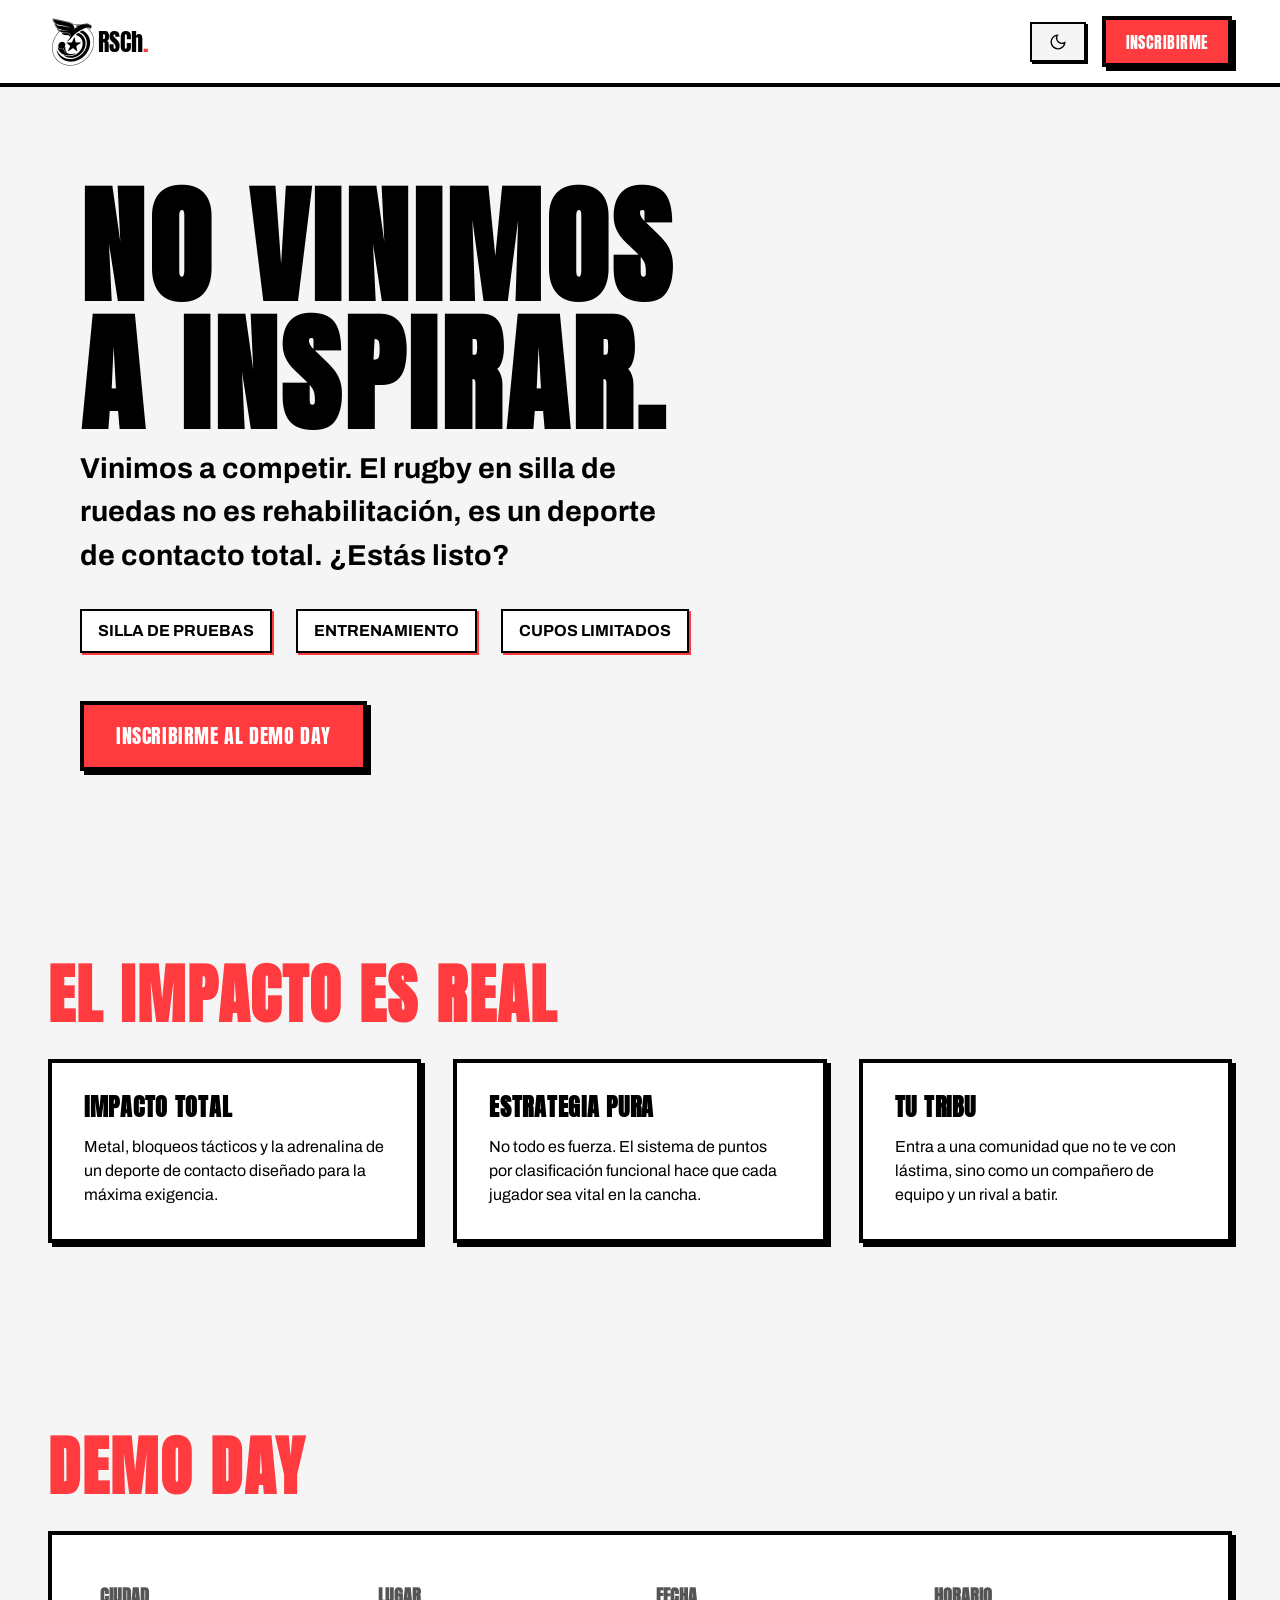
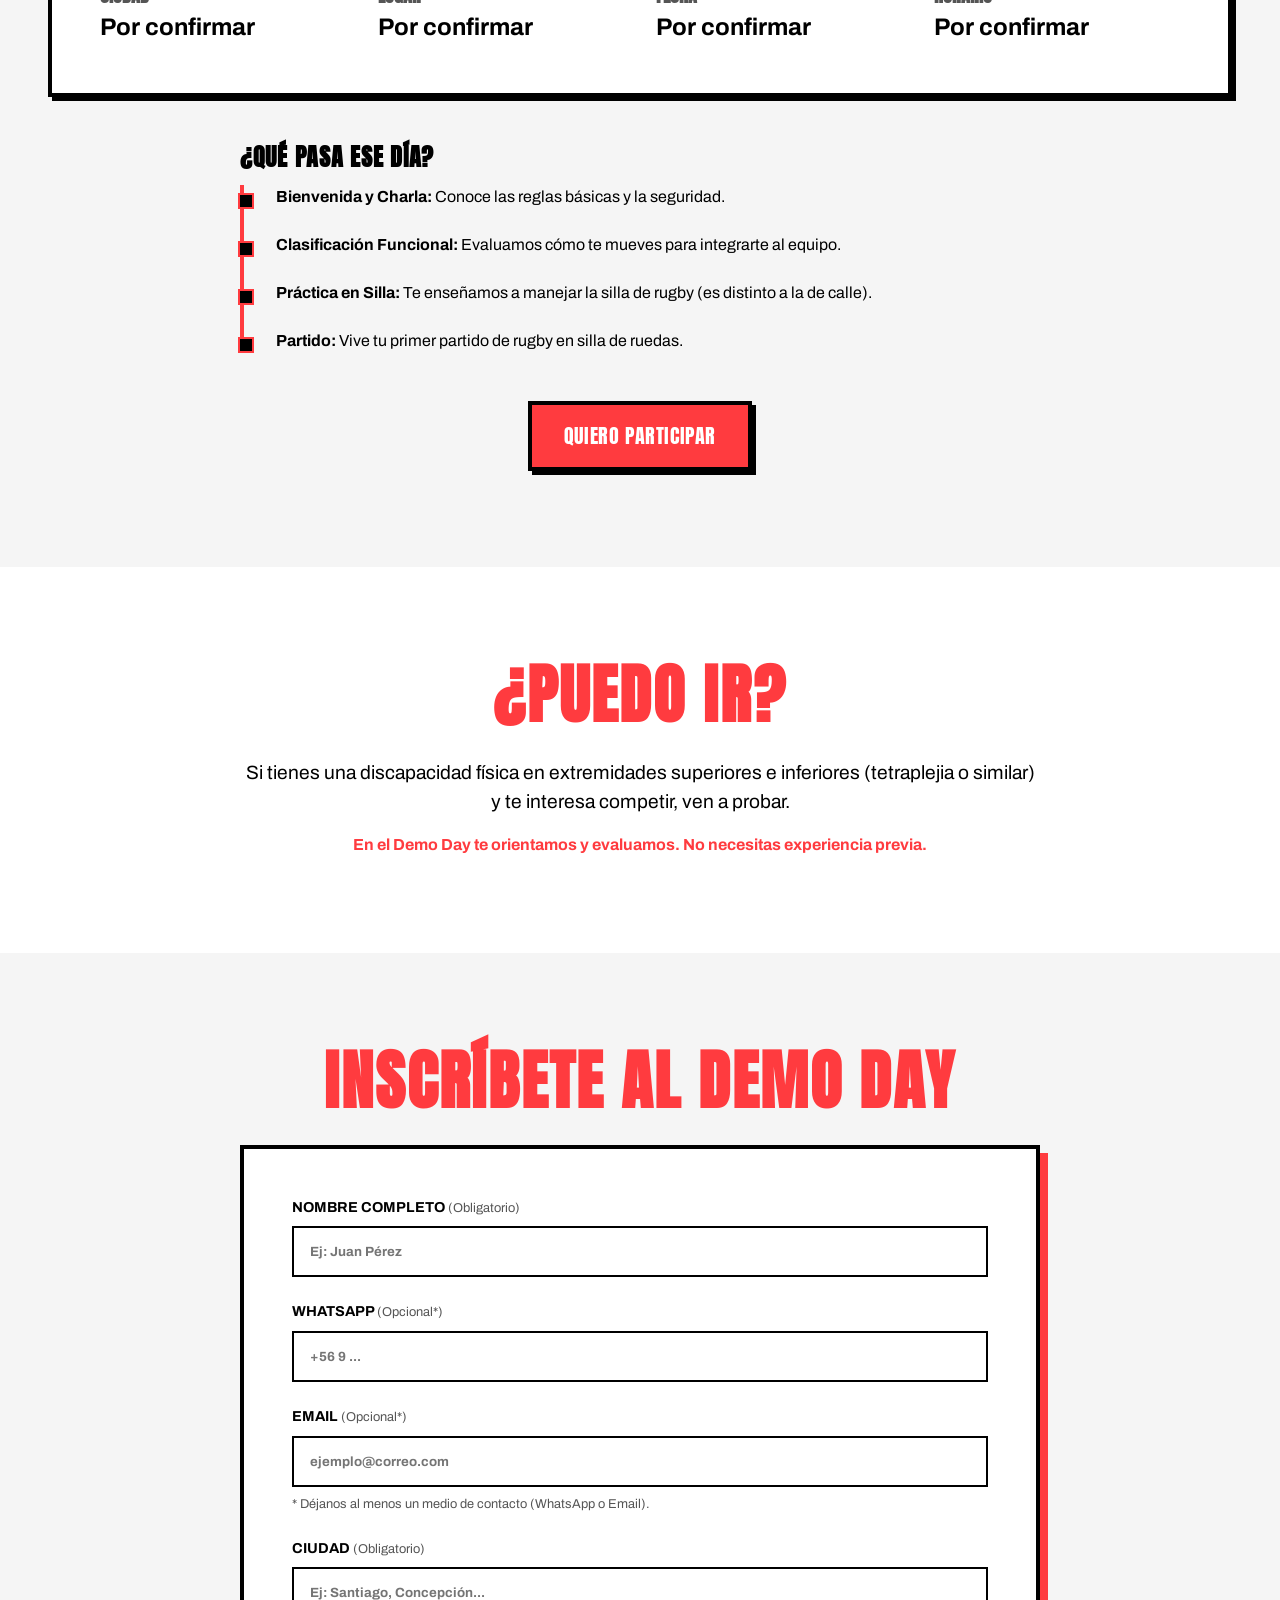
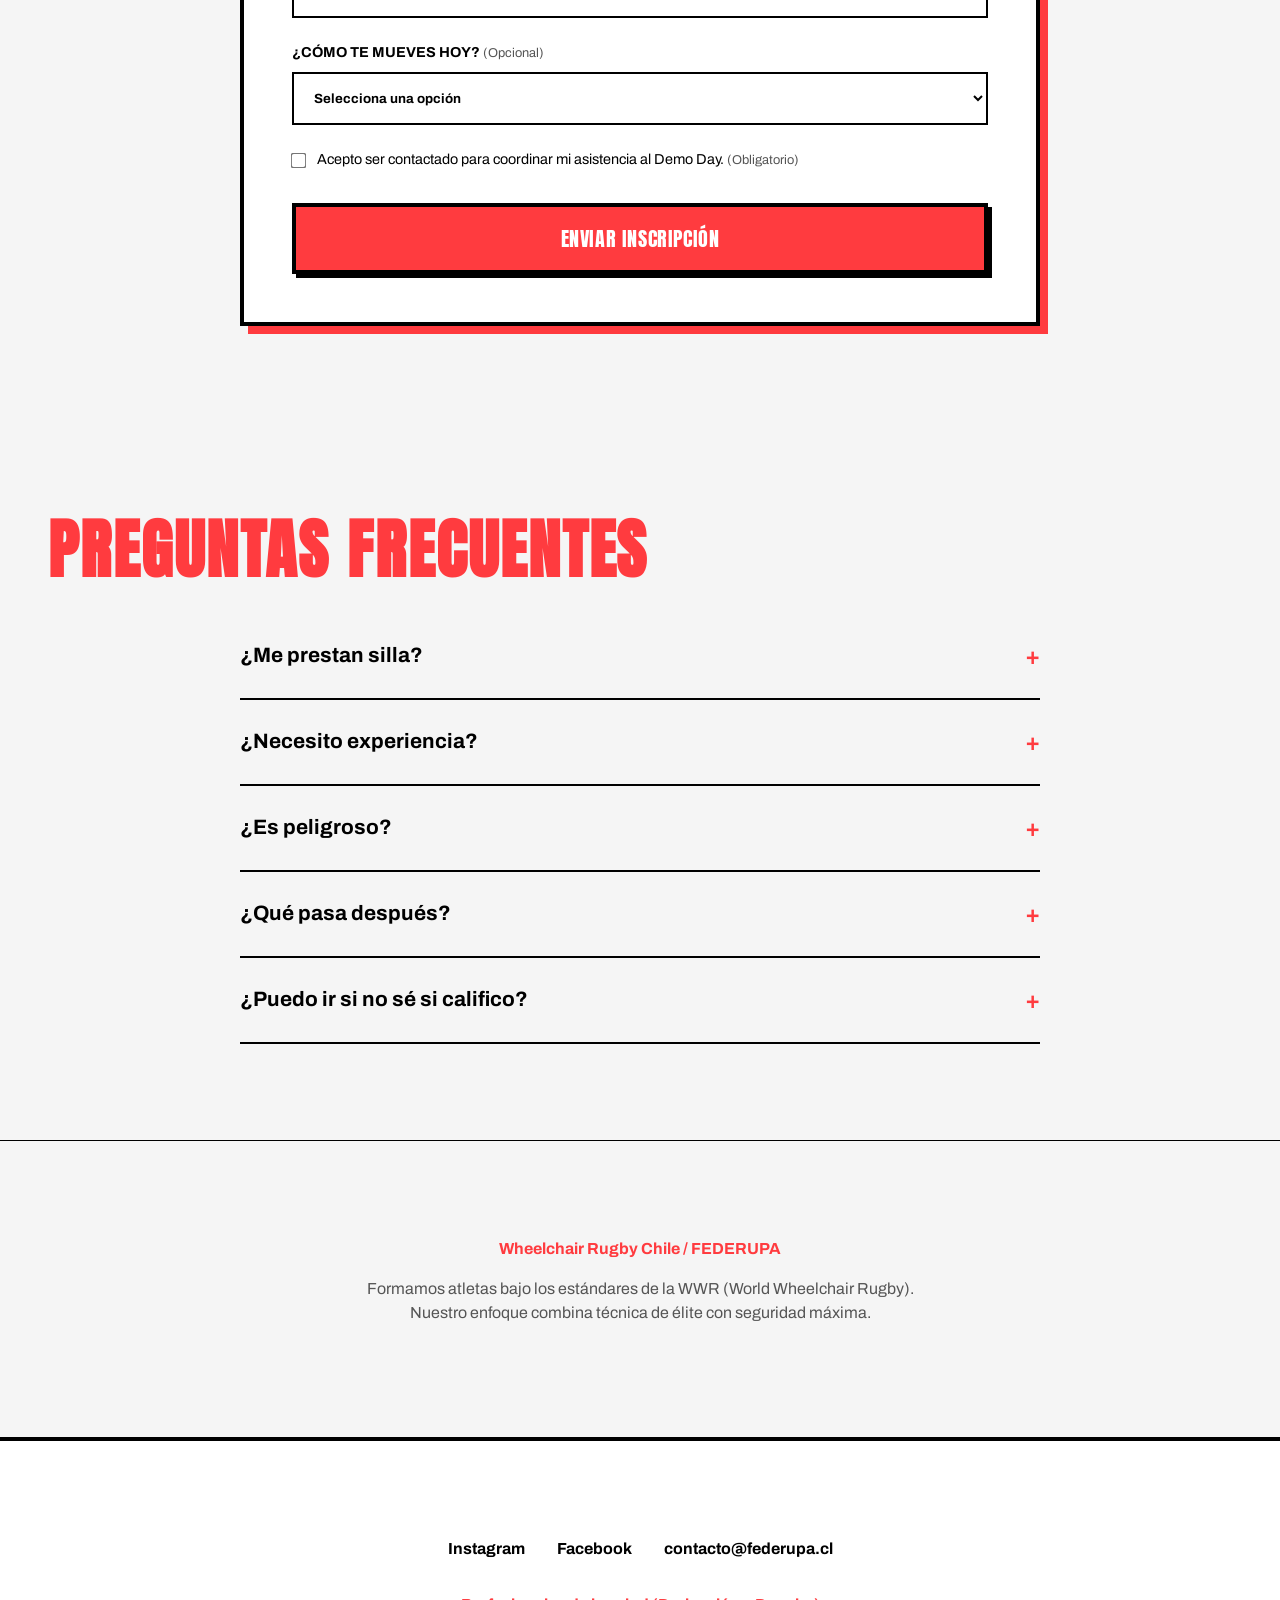
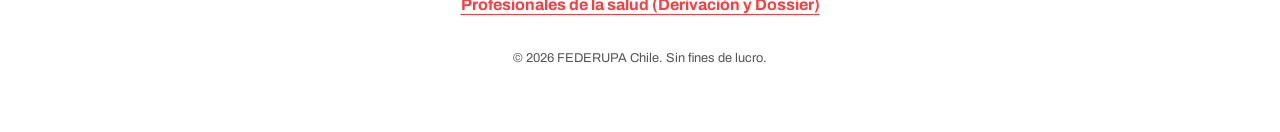
==== index.html @ bf972e04 "primer commit" ====
<!DOCTYPE html>

<html lang="es"><head>
<meta charset="utf-8"/>
<meta content="width=device-width, initial-scale=1.0" name="viewport"/>
<title>Demo Day Wheelchair Rugby Chile | No vinimos a inspirar, vinimos a competir</title>
<meta content="Únete al Demo Day de Wheelchair Rugby Chile (FEDERUPA). Prueba el rugby en silla de ruedas, entrena con los mejores y descubre tu potencial competitivo." name="description"/>
<!-- Open Graph -->
<meta content="Demo Day Wheelchair Rugby Chile" property="og:title"/>
<meta content="No vinimos a inspirar. Vinimos a competir. Inscríbete al Demo Day y prueba el rugby en silla de ruedas." property="og:description"/>
<meta content="https://placehold.co/1200x630/1a1a1a/e63946?text=Wheelchair+Rugby+Chile+Demo+Day" property="og:image"/>
<meta content="website" property="og:type"/>
<!-- Fonts -->
<link href="https://fonts.googleapis.com" rel="preconnect"/>
<link crossorigin="" href="https://fonts.gstatic.com" rel="preconnect"/>
<link href="https://fonts.googleapis.com/css2?family=Anton&amp;family=Archivo:wght@400;700&amp;display=swap" rel="stylesheet"/>

    <link rel="icon" type="image/webp" href="assets/img/favicon.webp">
    <link href="css/styles.css" rel="stylesheet"/>
<script src="js/theme.js"></script>
</head>

<body>
<header>
    <div class="logo">
        <img src="assets/img/logo.webp" alt="Logo Wheelchair Rugby Chile" class="logo-img">
        RSCh<span>.</span>
    </div>
    <div class="header-right">
        <button id="theme-toggle">DARK MODE</button>
        <a class="btn" href="#inscribirme" style="font-size: 1rem; padding: 0.6rem 1.2rem;">Inscribirme</a>
    </div>
</header>

<main>
<!-- HERO -->
<section class="hero">
    <div class="hero-content">
        <h1>No vinimos<br/>a inspirar.</h1>
        <p>Vinimos a competir. El rugby en silla de ruedas no es rehabilitación, es un deporte de contacto total. ¿Estás listo?</p>
        <div class="bullets">
            <div class="bullet">Silla de pruebas</div>
            <div class="bullet">Entrenamiento</div>
            <div class="bullet">Cupos limitados</div>
        </div>
        <a class="btn" href="#inscribirme">Inscribirme al Demo Day</a>
    </div>
</section>

<!-- POR QUÉ ENGANCHA -->
<section id="porque">
    <h2>El impacto es real</h2>
    <div class="features-grid">
        <div class="card">
            <h3>Impacto Total</h3>
            <p>Metal, bloqueos tácticos y la adrenalina de un deporte de contacto diseñado para la máxima exigencia.</p>
        </div>
        <div class="card">
            <h3>Estrategia Pura</h3>
            <p>No todo es fuerza. El sistema de puntos por clasificación funcional hace que cada jugador sea vital en la cancha.</p>
        </div>
        <div class="card">
            <h3>Tu Tribu</h3>
            <p>Entra a una comunidad que no te ve con lástima, sino como un compañero de equipo y un rival a batir.</p>
        </div>
    </div>
</section>

<!-- DEMO DAY -->
<section id="logistica">
    <h2>Demo Day</h2>
    <div class="logistics-box">
        <div class="logistics-item">
            <h4>Ciudad</h4>
            <p>Por confirmar</p>
        </div>
        <div class="logistics-item">
            <h4>Lugar</h4>
            <p>Por confirmar</p>
        </div>
        <div class="logistics-item">
            <h4>Fecha</h4>
            <p>Por confirmar</p>
        </div>
        <div class="logistics-item">
            <h4>Horario</h4>
            <p>Por confirmar</p>
        </div>
    </div>
    <div class="container-narrow">
        <h3>¿Qué pasa ese día?</h3>
        <ul class="agenda">
            <li><strong>Bienvenida y Charla:</strong> Conoce las reglas básicas y la seguridad.</li>
            <li><strong>Clasificación Funcional:</strong> Evaluamos cómo te mueves para integrarte al equipo.</li>
            <li><strong>Práctica en Silla:</strong> Te enseñamos a manejar la silla de rugby (es distinto a la de calle).</li>
            <li><strong>Partido:</strong> Vive tu primer partido de rugby en silla de ruedas.</li>
        </ul>
        <div style="margin-top: 3rem; text-align: center;">
            <a class="btn" href="#inscribirme">Quiero participar</a>
        </div>
    </div>
</section>

<!-- ¿PUEDO IR? -->
<section style="background: var(--surface);">
    <div class="container-narrow" style="text-align: center;">
        <h2>¿Puedo ir?</h2>
        <p style="font-size: 1.2rem; margin-bottom: 1rem;">Si tienes una discapacidad física en extremidades superiores e inferiores (tetraplejia o similar) y te interesa competir, ven a probar.</p>
        <p style="color: var(--primary); font-weight: bold;">En el Demo Day te orientamos y evaluamos. No necesitas experiencia previa.</p>
    </div>
</section>

<!-- FORMULARIO -->
<section id="inscribirme">
    <div class="container-narrow">
        <div id="form-wrapper">
            <h2 style="text-align: center;">Inscríbete al Demo Day</h2>
            <form id="lead-form">
                <div class="form-group">
                    <label for="nombre">Nombre Completo <span style="font-weight: normal; color: var(--text-muted); text-transform: none; font-size: 0.8rem;">(Obligatorio)</span></label>
                    <input id="nombre" name="nombre" placeholder="Ej: Juan Pérez" required="" type="text" aria-invalid="false" aria-describedby="nombre-error"/>
                    <span id="nombre-error" class="error-msg" aria-live="polite"></span>
                </div>
                <div class="form-group">
                    <label for="whatsapp">WhatsApp <span style="font-weight: normal; color: var(--text-muted); text-transform: none; font-size: 0.8rem;">(Opcional*)</span></label>
                    <input id="whatsapp" inputmode="tel" name="whatsapp" placeholder="+56 9 ..." type="tel" aria-invalid="false" aria-describedby="whatsapp-error"/>
                    <span id="whatsapp-error" class="error-msg" aria-live="polite"></span>
                </div>
                <div class="form-group">
                    <label for="email">Email <span style="font-weight: normal; color: var(--text-muted); text-transform: none; font-size: 0.8rem;">(Opcional*)</span></label>
                    <input id="email" name="email" placeholder="ejemplo@correo.com" type="email" aria-invalid="false" aria-describedby="email-error"/>
                    <small style="display: block; margin-top: 0.5rem; color: var(--text-muted); font-size: 0.8rem;">* Déjanos al menos un medio de contacto (WhatsApp o Email).</small>
                    <span id="email-error" class="error-msg" aria-live="polite"></span>
                </div>
                <div class="form-group">
                    <label for="ciudad">Ciudad <span style="font-weight: normal; color: var(--text-muted); text-transform: none; font-size: 0.8rem;">(Obligatorio)</span></label>
                    <input id="ciudad" name="ciudad" placeholder="Ej: Santiago, Concepción..." required="" type="text" aria-invalid="false" aria-describedby="ciudad-error"/>
                    <span id="ciudad-error" class="error-msg" aria-live="polite"></span>
                </div>
                <div class="form-group">
                    <label for="movilidad">¿Cómo te mueves hoy? <span style="font-weight: normal; color: var(--text-muted); text-transform: none; font-size: 0.8rem;">(Opcional)</span></label>
                    <select id="movilidad" name="movilidad" aria-invalid="false" aria-describedby="movilidad-error">
                        <option value="">Selecciona una opción</option>
                        <option value="silla_manual">Silla de ruedas manual</option>
                        <option value="silla_electrica">Silla de ruedas eléctrica</option>
                        <option value="muletas">Muletas / Bastones</option>
                        <option value="camino">Camino con dificultad</option>
                        <option value="otra">Otra</option>
                    </select>
                    <span id="movilidad-error" class="error-msg" aria-live="polite"></span>
                </div>
                <div class="form-group checkbox-group" style="flex-wrap: wrap;">
                    <input id="consent" name="consent" required="" type="checkbox" aria-invalid="false" aria-describedby="consent-error"/>
                    <label for="consent" style="text-transform: none; font-weight: normal;">Acepto ser contactado para coordinar mi asistencia al Demo Day. <span style="font-weight: normal; color: var(--text-muted); text-transform: none; font-size: 0.8rem;">(Obligatorio)</span></label>
                    <span id="consent-error" class="error-msg" aria-live="polite" style="width: 100%;"></span>
                </div>
                <button class="btn" style="width: 100%;" type="submit">Enviar Inscripción</button>
                <div aria-live="polite" id="form-status"></div>
            </form>
        </div>
        
        <div id="success-message" style="display: none;" class="success-container">
            <div class="success-icon">✓</div>
            <h2>¡Inscripción Recibida!</h2>
            <p>Tu lugar en la grilla está asegurado. Nos pondremos en contacto contigo pronto para coordinar los detalles.</p>
            <p style="margin-top: 1.5rem; color: var(--primary); font-family: var(--font-display); font-size: 1.2rem; text-transform: uppercase;">Prepara tus brazos. Nos vemos en la cancha.</p>
        </div>
    </div>
</section>
<!-- FAQ -->
<section>
    <h2>Preguntas Frecuentes</h2>
    <div class="container-narrow">
        <details>
            <summary>¿Me prestan silla?</summary>
            <div class="faq-content">Sí. Las sillas de competencia son distintas a las de uso diario. Tendremos sillas para que puedas probar de forma segura.</div>
        </details>
        <details>
            <summary>¿Necesito experiencia?</summary>
            <div class="faq-content">Ninguna. La mayoría de los jugadores actuales empezaron en un Demo Day como este, sin haber usado una silla de rugby antes.</div>
        </details>
        <details>
            <summary>¿Es peligroso?</summary>
            <div class="faq-content">Es un deporte de contacto, pero se juega bajo reglas estrictas y con equipamiento diseñado para absorber impactos. La seguridad es una prioridad.</div>
        </details>
        <details>
            <summary>¿Qué pasa después?</summary>
            <div class="faq-content">Si te gusta y tienes el perfil competitivo, te invitaremos a sumarte a los clubes locales o al proceso de detección de talentos de la selección nacional.</div>
        </details>
        <details>
            <summary>¿Puedo ir si no sé si califico?</summary>
            <div class="faq-content">¡Puedes venir igual! Parte del Demo Day es realizar una evaluación funcional técnica. Si por tu lesión el rugby no es el deporte ideal, te ayudamos para que no dejes de competir.</div>
        </details>
    </div>
</section>
<!-- BLOQUE CONFIANZA -->
<section style="text-align: center; border-top: 1px solid var(--border);">
    <p style="font-weight: bold; color: var(--primary);">Wheelchair Rugby Chile / FEDERUPA</p>
    <p style="max-width: 600px; margin: 1rem auto; color: var(--text-muted);">Formamos atletas bajo los estándares de la WWR (World Wheelchair Rugby). Nuestro enfoque combina técnica de élite con seguridad máxima.</p>
</section>
</main>
<footer>
    <div class="footer-links">
        <a href="#">Instagram</a>
        <a href="#">Facebook</a>
        <a href="mailto:contacto@federupa.cl">contacto@federupa.cl</a>
    </div>
    <p><a class="clinico-link" href="clinico.html">Profesionales de la salud (Derivación y Dossier)</a></p>
    <p style="margin-top: 2rem; font-size: 0.8rem; color: var(--text-muted);">© 2026 FEDERUPA Chile. Sin fines de lucro.</p>
</footer>
<script src="js/main.js"></script>
</body>
</html>
---- css/styles.css ----
:root {
    /* Dark Mode Defaults */
    --bg: #000000;
    --surface: #111111;
    --primary: #FF3B3F;
    --primary-hover: #ff5255;
    --text: #ffffff;
    --text-muted: #a0a0a0;
    --border: #ffffff; /* White borders for dark mode as per DESIGN.md */
    --border-width: 4px; /* As per DESIGN.md */
    --font-display: 'Anton', sans-serif;
    --font-body: 'Archivo', sans-serif;
    --spacing: clamp(1rem, 5vw, 3rem);
    --brutal-shadow: 4px 4px 0px var(--primary);
    --brutal-shadow-hover: 6px 6px 0px var(--border);
}

[data-theme="light"] {
    /* Light Mode Overrides */
    --bg: #f5f5f5;
    --surface: #ffffff;
    --primary: #FF3B3F;
    --primary-hover: #e02f33;
    --text: #000000;
    --text-muted: #555555;
    --border: #000000; /* Black borders for light mode */
    --brutal-shadow: 4px 4px 0px var(--border);
    --brutal-shadow-hover: 6px 6px 0px var(--primary);
}

* {
    margin: 0;
    padding: 0;
    box-sizing: border-box;
}

html {
    scroll-behavior: smooth;
}

body {
    background-color: var(--bg);
    color: var(--text);
    font-family: var(--font-body);
    line-height: 1.5;
    overflow-x: hidden;
    -webkit-font-smoothing: antialiased;
    transition: background-color 0.3s, color 0.3s;
}

h1, h2, h3 {
    font-family: var(--font-display);
    text-transform: uppercase;
    line-height: 1;
    letter-spacing: 0.03em;
}

h1 {
    font-size: clamp(3.5rem, 12vw, 8rem);
    margin-bottom: 0.5rem;
}

h2 {
    font-size: clamp(2.5rem, 8vw, 4rem);
    margin-bottom: 2rem;
    color: var(--primary);
}

h3 {
    font-size: 1.5rem;
    margin-bottom: 1rem;
}

a {
    color: inherit;
    text-decoration: none;
    transition: 0.2s ease;
}

/* Accessibility: Focus styles */
:focus-visible {
    outline: 3px solid var(--primary);
    outline-offset: 4px;
}

/* Layout Chunks */
section {
    /* Aumentamos el padding vertical (arriba y abajo) en lugar de usar margin */
    /* Esto da "aire" al contenido sin crear huecos entre las secciones ni despegar el Hero del Header */
    padding: clamp(3rem, 8vw, 6rem) var(--spacing);
    max-width: 1400px;
    margin: 0 auto;
}

section[id] {
    scroll-margin-top: 100px;
}

.container-narrow {
    max-width: 800px;
    margin: 0 auto;
}

/* Buttons */
.btn {
    display: inline-block;
    background: var(--primary);
    color: white;
    padding: 1rem 2rem;
    font-family: var(--font-display);
    font-size: 1.25rem;
    text-transform: uppercase;
    border: var(--border-width) solid var(--border);
    cursor: pointer;
    box-shadow: var(--brutal-shadow);
    transition: transform 0.1s, box-shadow 0.1s;
    letter-spacing: 0.03em;
}

.btn:hover {
    transform: translate(-2px, -2px);
    box-shadow: var(--brutal-shadow-hover);
}

.btn:active {
    transform: translate(2px, 2px);
    box-shadow: 0px 0px 0px;
}

.btn:disabled {
    background: var(--border);
    color: var(--bg);
    cursor: not-allowed;
    box-shadow: none;
    border-color: var(--text-muted);
}

/* Header */
header {
    position: sticky;
    top: 0;
    z-index: 100;
    background: var(--surface);
    border-bottom: var(--border-width) solid var(--border);
    padding: 1rem var(--spacing);
    display: flex;
    justify-content: space-between;
    align-items: center;
}

.header-right {
    display: flex;
    gap: 1rem;
    align-items: center;
}

#theme-toggle {
    font-size: 0.9rem;
    padding: 0.5rem 1rem;
    border: 2px solid var(--border);
    background: var(--bg);
    color: var(--text);
    cursor: pointer;
    font-family: var(--font-display);
    box-shadow: 2px 2px 0px var(--border);
    transition: transform 0.1s, box-shadow 0.1s;
}

#theme-toggle:hover {
    transform: translate(-1px, -1px);
    box-shadow: 3px 3px 0px var(--primary);
}

#theme-toggle:active {
    transform: translate(1px, 1px);
    box-shadow: 0px 0px 0px;
}

[data-theme="light"] #theme-toggle img {
    filter: invert(1);
}

.logo {
    font-family: var(--font-display);
    font-size: 1.5rem;
    display: flex;
    align-items: center;
    cursor: pointer;
}

.logo span {
    color: var(--primary);
}

.logo-img {
    height: 50px;
    width: auto;
    transition: filter 0.3s ease, transform 0.3s ease;
    /* Default (Dark Mode): White */
    filter: grayscale(1) brightness(0) invert(1);
}

[data-theme="light"] .logo-img {
    /* Light Mode: Black */
    filter: grayscale(1) brightness(0);
}

.logo:hover .logo-img {
    filter: none;
    transform: rotate(-5deg) scale(1.1);
}

/* Hero */
.hero {
    min-height: 80vh;
    display: flex;
    flex-direction: column;
    justify-content: center;
    position: relative;
    background: linear-gradient(rgba(0,0,0,0.7), rgba(0,0,0,0.7)), url('https://placehold.co/1920x1080/1a1a1a/333333?text=ACCION+RUGBY') no-repeat center center/cover;
}
[data-theme="light"] .hero {
    background: linear-gradient(rgba(245, 245, 245, 0.85), rgba(245, 245, 245, 0.85)), url('https://placehold.co/1920x1080/e0e0e0/000000?text=ACCION+RUGBY') no-repeat center center/cover;
}

.hero-content {
    position: relative;
    z-index: 2;
}

.hero p {
    font-size: clamp(1.2rem, 3vw, 1.8rem);
    max-width: 600px;
    margin-bottom: 2rem;
    font-weight: bold;
}

.bullets {
    display: flex;
    gap: 1.5rem;
    flex-wrap: wrap;
    margin-bottom: 3rem;
}

.bullet {
    display: flex;
    align-items: center;
    gap: 0.5rem;
    font-weight: bold;
    text-transform: uppercase;
    background: var(--surface);
    padding: 0.5rem 1rem;
    border: 2px solid var(--border);
    box-shadow: 2px 2px 0px var(--primary);
}

/* Features */
.features-grid {
    display: grid;
    grid-template-columns: repeat(auto-fit, minmax(300px, 1fr));
    gap: 2rem;
}

.card {
    background: var(--surface);
    padding: 2rem;
    border: var(--border-width) solid var(--border);
    box-shadow: 4px 4px 0px var(--border);
    transition: transform 0.3s, box-shadow 0.3s;
}

.card:hover {
    transform: translate(-2px, -2px);
    box-shadow: 6px 6px 0px var(--primary);
}

/* Logistics */
.logistics-box {
    background: var(--surface);
    color: var(--text);
    padding: 3rem;
    margin-bottom: 3rem;
    display: grid;
    grid-template-columns: repeat(auto-fit, minmax(200px, 1fr));
    gap: 2rem;
    border: var(--border-width) solid var(--border);
    box-shadow: 4px 4px 0px var(--border);
}

.logistics-item h4 {
    font-family: var(--font-display);
    text-transform: uppercase;
    font-size: 1.1rem;
    color: var(--text-muted);
}

.logistics-item p {
    font-size: 1.5rem;
    font-weight: bold;
}

.agenda {
    list-style: none;
    border-left: 4px solid var(--primary);
    padding-left: 2rem;
}

.agenda li {
    margin-bottom: 1.5rem;
    position: relative;
}

.agenda li::before {
    content: '';
    position: absolute;
    left: calc(-2rem - 6px);
    top: 0.5rem;
    width: 12px;
    height: 12px;
    background: var(--border);
    border: 2px solid var(--primary);
}

/* Form UX */
form {
    background: var(--surface);
    padding: 3rem;
    border: var(--border-width) solid var(--border);
    box-shadow: 8px 8px 0px var(--primary);
}

.form-group {
    margin-bottom: 1.5rem;
}

label {
    display: block;
    margin-bottom: 0.5rem;
    font-weight: bold;
    text-transform: uppercase;
    font-size: 0.9rem;
}

input, select {
    width: 100%;
    padding: 1rem;
    background: var(--surface);
    border: 2px solid var(--border);
    color: var(--text);
    font-family: inherit;
    font-weight: bold;
}

input:focus, select:focus {
    border-color: var(--primary);
    outline: none;
    box-shadow: 2px 2px 0px var(--border);
}

.checkbox-group {
    display: flex;
    align-items: flex-start;
    gap: 0.75rem;
    font-size: 1rem;
    font-weight: bold;
}

.checkbox-group input {
    width: auto;
    margin-top: 0.3rem;
    transform: scale(1.2);
}

#form-status {
    margin-top: 1.5rem;
    padding: 1rem;
    display: none;
    border: 2px solid var(--border);
}

#form-status.success {
    display: block;
    background: #2ecc71;
    color: black;
    font-weight: bold;
    box-shadow: 4px 4px 0px var(--border);
}

/* Form Error States */
input[aria-invalid="true"], select[aria-invalid="true"] {
    border-color: var(--primary);
    background-color: rgba(255, 59, 63, 0.05);
    box-shadow: 2px 2px 0px var(--primary);
}

.error-msg {
    display: none;
    color: var(--primary);
    font-size: 0.85rem;
    font-weight: bold;
    margin-top: 0.5rem;
    text-transform: uppercase;
    animation: shake 0.3s ease-in-out;
}

.error-msg.active {
    display: block;
}

@keyframes shake {
    0%, 100% { transform: translateX(0); }
    25% { transform: translateX(-5px); }
    75% { transform: translateX(5px); }
}

/* Success Message Container */
.success-container {
    background: var(--surface);
    padding: 3rem 1.5rem;
    border: var(--border-width) solid var(--border);
    box-shadow: 8px 8px 0px #2ecc71;
    text-align: center;
    animation: fadeIn 0.5s ease-in-out;
}

[data-theme="light"] .success-container {
    box-shadow: 8px 8px 0px #2ecc71; /* Keep it green for success, or var(--border) if preferred. Let's keep it green to stand out */
}

.success-container h2 {
    color: #2ecc71;
    margin-bottom: 1rem;
    font-size: clamp(2rem, 6vw, 3rem);
}

.success-icon {
    font-size: clamp(4rem, 10vw, 6rem);
    color: #2ecc71;
    font-weight: bold;
    margin-bottom: 1rem;
    line-height: 1;
}

@keyframes fadeIn {
    from { opacity: 0; transform: translateY(10px); }
    to { opacity: 1; transform: translateY(0); }
}

/* FAQ */
details {
    border-bottom: 2px solid var(--border);
    padding: 1.5rem 0;
    cursor: pointer;
}

summary {
    font-weight: bold;
    font-size: 1.3rem;
    list-style: none;
    display: flex;
    justify-content: space-between;
    align-items: center;
}

summary::after {
    content: '+';
    color: var(--primary);
    font-size: 1.5rem;
    font-weight: bold;
}

details[open] summary::after {
    content: '-';
}

.faq-content {
    padding-top: 1rem;
    color: var(--text-muted);
    font-weight: bold;
}

/* Footer */
footer {
    border-top: var(--border-width) solid var(--border);
    padding: 4rem var(--spacing);
    text-align: center;
    background: var(--surface);
}

.footer-links {
    display: flex;
    justify-content: center;
    gap: 2rem;
    margin: 2rem 0;
    flex-wrap: wrap;
    font-weight: bold;
}

.clinico-link {
    color: var(--primary);
    font-weight: bold;
    text-decoration: underline;
    text-underline-offset: 4px;
}

/* Tablet/Desktop Tweaks */
@media (min-width: 768px) {
    .hero-content {
        padding-left: 2rem;
    }
}

/* Mobile Tweaks */
@media (max-width: 600px) {
    header {
        padding: 1rem;
    }
    .header-right {
        gap: 0.5rem;
    }
    .header-right .btn {
        padding: 0.5rem 0.8rem;
        font-size: 0.9rem;
    }
    #theme-toggle {
        padding: 0.5rem;
        width: 2.5rem;
        text-align: center;
    }
}
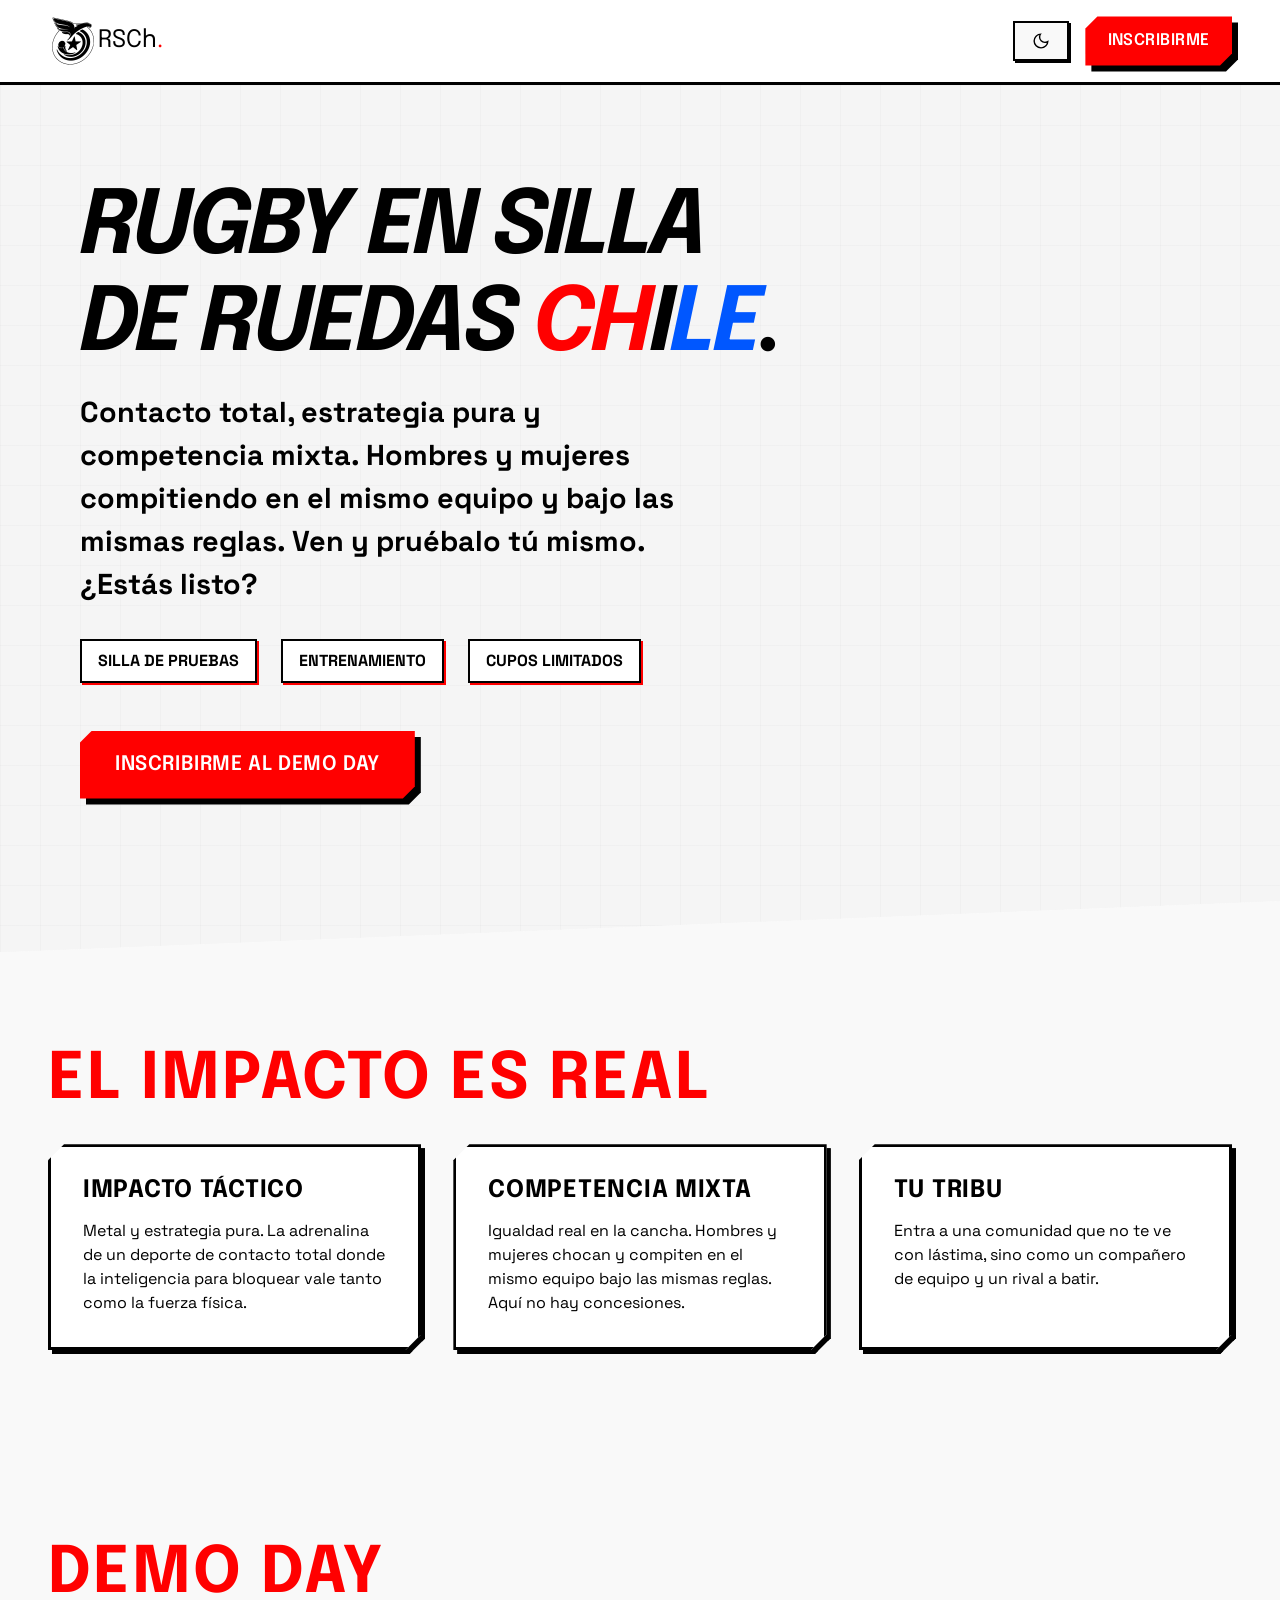
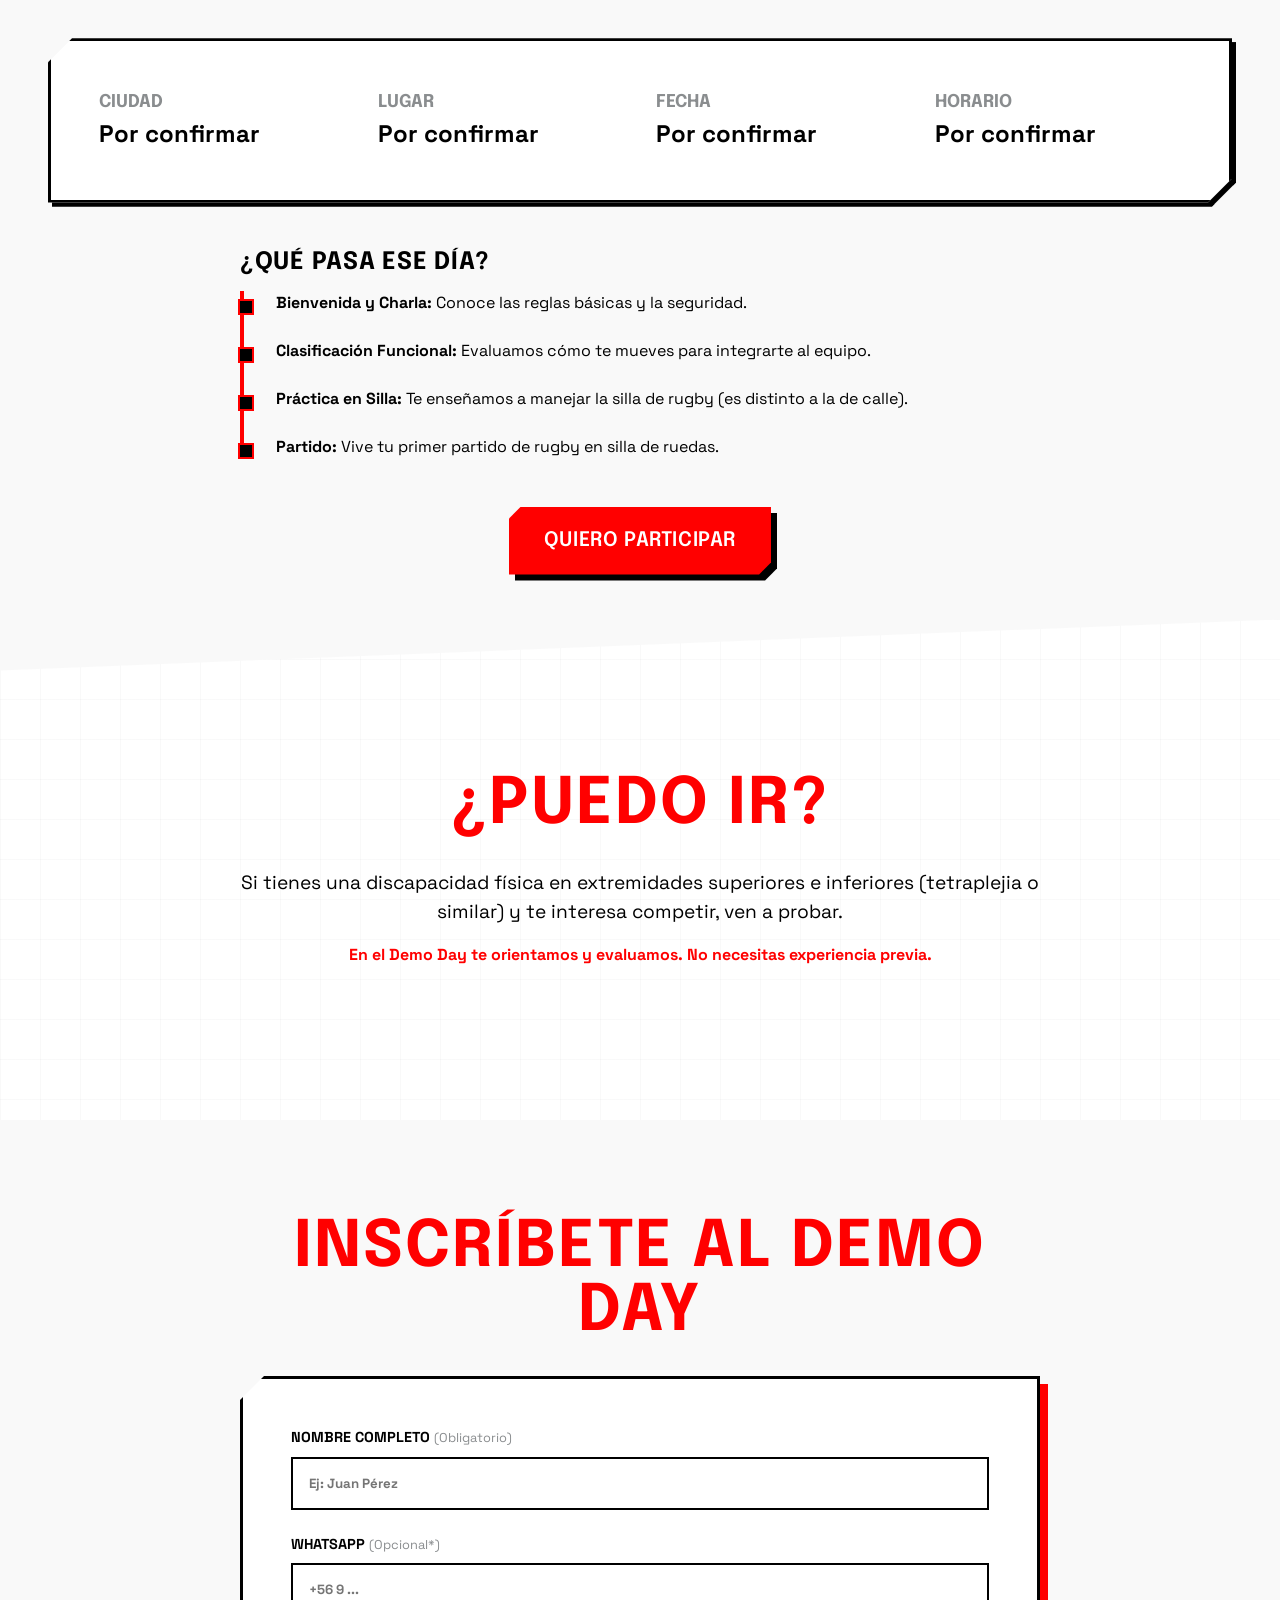
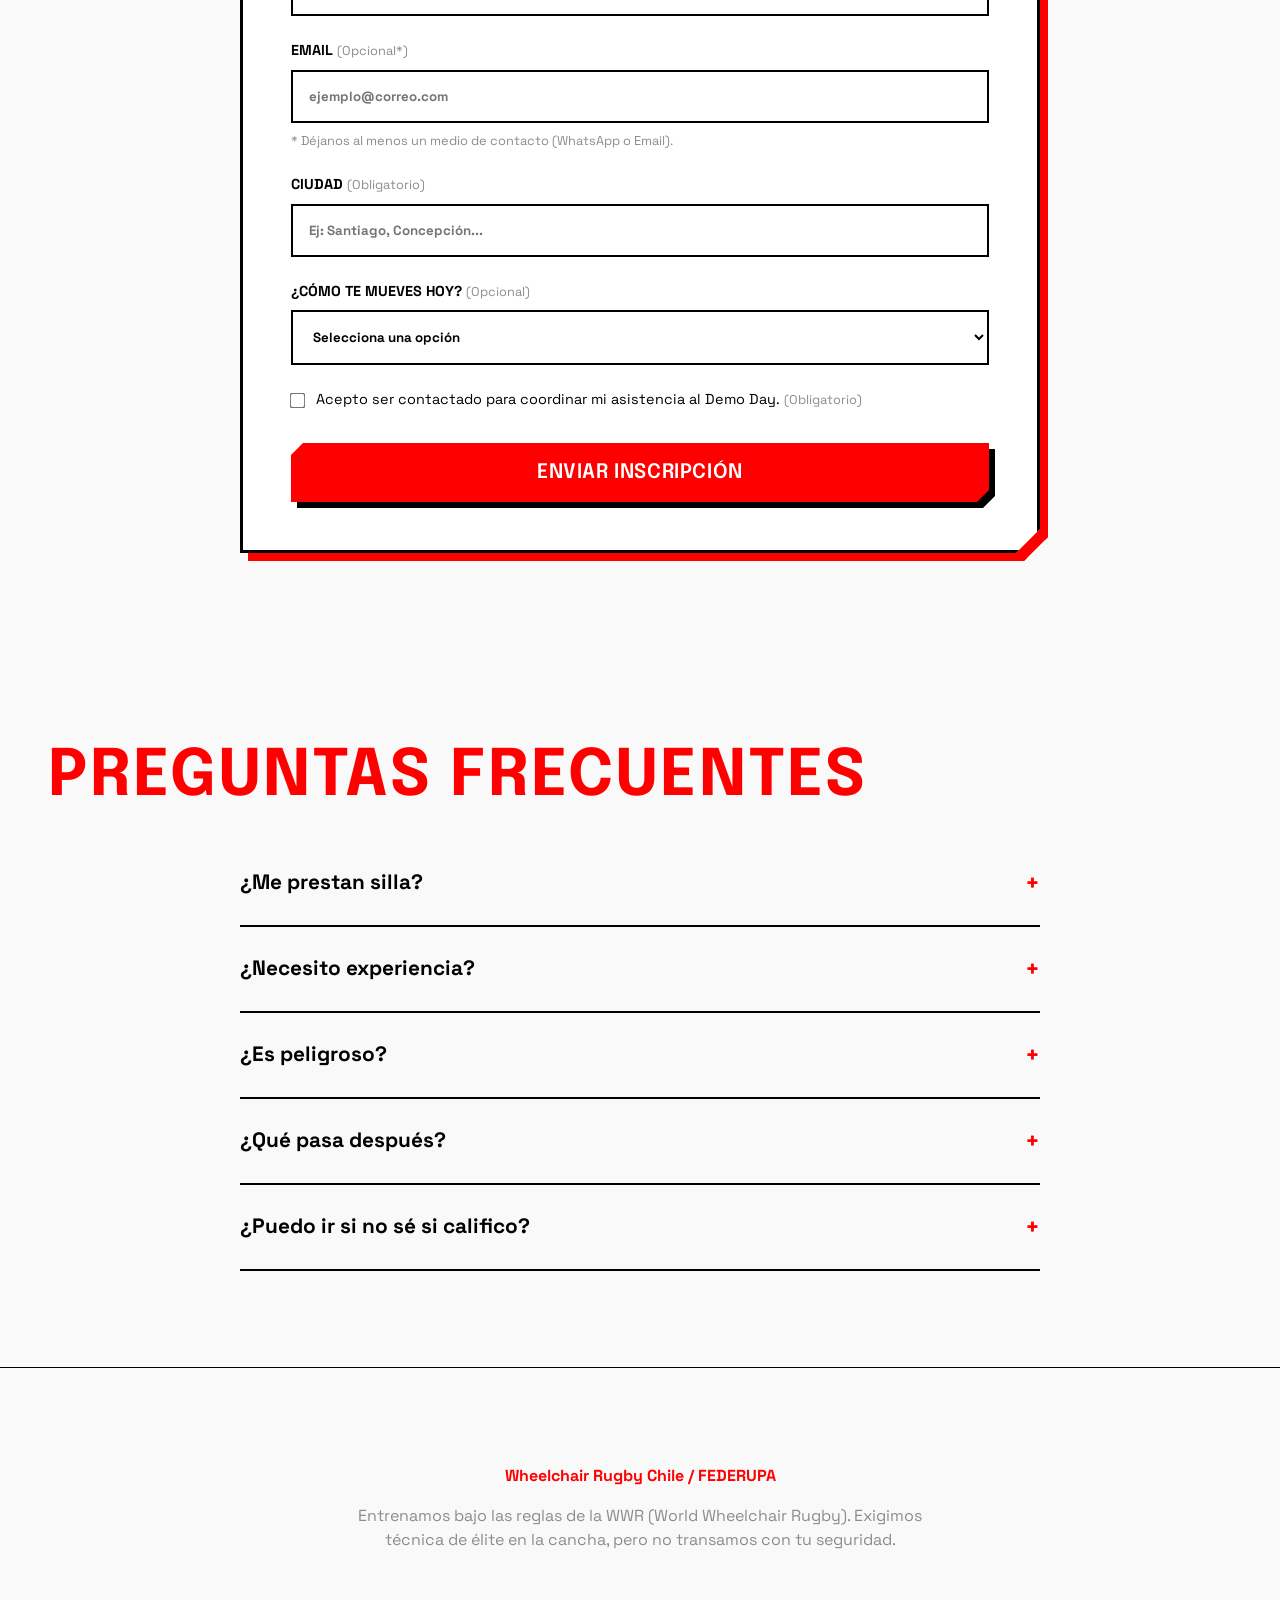
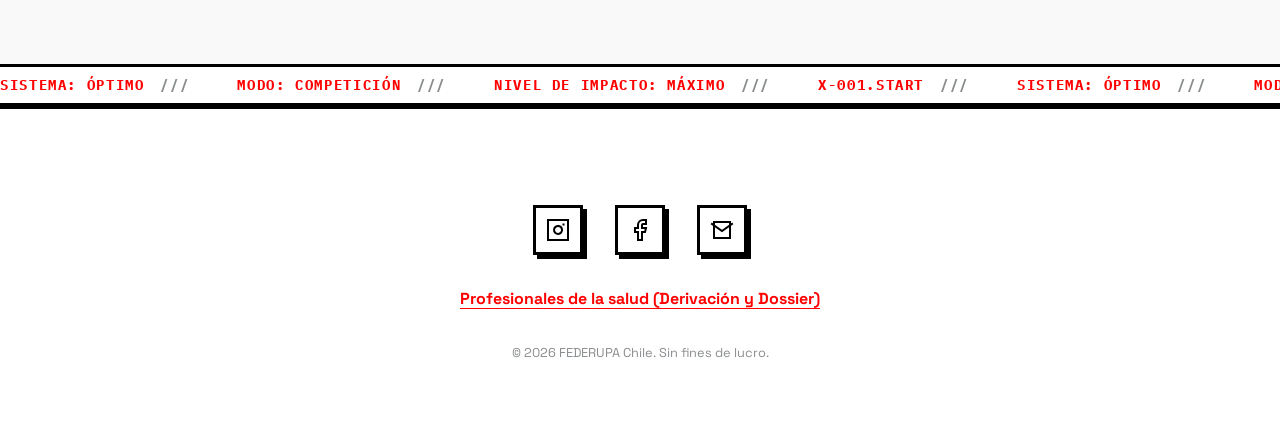
==== commit 5cfc735e: "feat: auditoría RWD, a11y y actualización de copy hero" ====
--- a/index.html
+++ b/index.html
@@ -13,10 +13,10 @@
 <!-- Fonts -->
 <link href="https://fonts.googleapis.com" rel="preconnect"/>
 <link crossorigin="" href="https://fonts.gstatic.com" rel="preconnect"/>
-<link href="https://fonts.googleapis.com/css2?family=Anton&amp;family=Archivo:wght@400;700&amp;display=swap" rel="stylesheet"/>
-
-    <link rel="icon" type="image/webp" href="assets/img/favicon.webp">
-    <link href="css/styles.css" rel="stylesheet"/>
+<link href="https://fonts.googleapis.com/css2?family=Epilogue:ital,wght@0,700;0,900;1,700;1,900&amp;family=IBM+Plex+Mono:wght@700&amp;family=Space+Grotesk:wght@400;500;600;700&amp;display=swap" rel="stylesheet"/>
+
+<link rel="icon" type="image/webp" href="assets/img/favicon.webp">
+<link href="css/styles.css" rel="stylesheet"/>
 <script src="js/theme.js"></script>
 </head>
 
@@ -27,17 +27,26 @@
         RSCh<span>.</span>
     </div>
     <div class="header-right">
-        <button id="theme-toggle">DARK MODE</button>
+        <button id="theme-toggle" aria-pressed="false">DARK MODE</button>
         <a class="btn" href="#inscribirme" style="font-size: 1rem; padding: 0.6rem 1.2rem;">Inscribirme</a>
     </div>
 </header>
 
 <main>
 <!-- HERO -->
-<section class="hero">
+<section class="hero diagonal-section-bottom">
+    <!-- Video background block -->
+    <div class="hero-video-bg">
+        <!-- Reemplaza el src de la imagen o descomenta el video para usar video -->
+        <!-- <img src="assets/img/team.webp" alt="" aria-hidden="true"> -->
+        <video autoplay muted loop playsinline><source src="assets/img/murderball.mp4" type="video/mp4"></video>
+        <div class="bg-overlay"></div>
+    </div>
+    <div class="technical-grid"></div>
+    
     <div class="hero-content">
-        <h1>No vinimos<br/>a inspirar.</h1>
-        <p>Vinimos a competir. El rugby en silla de ruedas no es rehabilitación, es un deporte de contacto total. ¿Estás listo?</p>
+        <h1 class="glitch-text" style="font-size: clamp(2.5rem, 8vw, 5.5rem); line-height: 1.1; margin-bottom: 1rem;">Rugby en Silla<br/>de Ruedas <span style="color: var(--primary);">CH</span><span style="color: var(--text);">I</span><span style="color: var(--brand-blue);">LE</span>.</h1>
+        <p>Contacto total, estrategia pura y competencia mixta. Hombres y mujeres compitiendo en el mismo equipo y bajo las mismas reglas. Ven y pruébalo tú mismo. ¿Estás listo?</p>
         <div class="bullets">
             <div class="bullet">Silla de pruebas</div>
             <div class="bullet">Entrenamiento</div>
@@ -52,12 +61,12 @@
     <h2>El impacto es real</h2>
     <div class="features-grid">
         <div class="card">
-            <h3>Impacto Total</h3>
-            <p>Metal, bloqueos tácticos y la adrenalina de un deporte de contacto diseñado para la máxima exigencia.</p>
+            <h3>Impacto Táctico</h3>
+            <p>Metal y estrategia pura. La adrenalina de un deporte de contacto total donde la inteligencia para bloquear vale tanto como la fuerza física.</p>
         </div>
         <div class="card">
-            <h3>Estrategia Pura</h3>
-            <p>No todo es fuerza. El sistema de puntos por clasificación funcional hace que cada jugador sea vital en la cancha.</p>
+            <h3>Competencia Mixta</h3>
+            <p>Igualdad real en la cancha. Hombres y mujeres chocan y compiten en el mismo equipo bajo las mismas reglas. Aquí no hay concesiones.</p>
         </div>
         <div class="card">
             <h3>Tu Tribu</h3>
@@ -102,8 +111,9 @@
 </section>
 
 <!-- ¿PUEDO IR? -->
-<section style="background: var(--surface);">
-    <div class="container-narrow" style="text-align: center;">
+<section class="diagonal-section-top diagonal-section-bottom" style="background: var(--surface); position: relative;">
+    <div class="technical-grid"></div>
+    <div class="container-narrow" style="text-align: center; position: relative; z-index: 2;">
         <h2>¿Puedo ir?</h2>
         <p style="font-size: 1.2rem; margin-bottom: 1rem;">Si tienes una discapacidad física en extremidades superiores e inferiores (tetraplejia o similar) y te interesa competir, ven a probar.</p>
         <p style="color: var(--primary); font-weight: bold;">En el Demo Day te orientamos y evaluamos. No necesitas experiencia previa.</p>
@@ -140,7 +150,7 @@
                 <div class="form-group">
                     <label for="movilidad">¿Cómo te mueves hoy? <span style="font-weight: normal; color: var(--text-muted); text-transform: none; font-size: 0.8rem;">(Opcional)</span></label>
                     <select id="movilidad" name="movilidad" aria-invalid="false" aria-describedby="movilidad-error">
-                        <option value="">Selecciona una opción</option>
+                        <option value="" disabled selected>Selecciona una opción</option>
                         <option value="silla_manual">Silla de ruedas manual</option>
                         <option value="silla_electrica">Silla de ruedas eléctrica</option>
                         <option value="muletas">Muletas / Bastones</option>
@@ -196,14 +206,34 @@
 <!-- BLOQUE CONFIANZA -->
 <section style="text-align: center; border-top: 1px solid var(--border);">
     <p style="font-weight: bold; color: var(--primary);">Wheelchair Rugby Chile / FEDERUPA</p>
-    <p style="max-width: 600px; margin: 1rem auto; color: var(--text-muted);">Formamos atletas bajo los estándares de la WWR (World Wheelchair Rugby). Nuestro enfoque combina técnica de élite con seguridad máxima.</p>
-</section>
+    <p style="max-width: 600px; margin: 1rem auto; color: var(--text-muted);">Entrenamos bajo las reglas de la WWR (World Wheelchair Rugby). Exigimos técnica de élite en la cancha, pero no transamos con tu seguridad.</p>
+</section>
+
+<div class="ticker-wrapper">
+    <div class="ticker-content">
+        <div class="ticker-item">SISTEMA: ÓPTIMO</div>
+        <div class="ticker-item">MODO: COMPETICIÓN</div>
+        <div class="ticker-item">NIVEL DE IMPACTO: MÁXIMO</div>
+        <div class="ticker-item">X-001.START</div>
+        <div class="ticker-item">SISTEMA: ÓPTIMO</div>
+        <div class="ticker-item">MODO: COMPETICIÓN</div>
+        <div class="ticker-item">NIVEL DE IMPACTO: MÁXIMO</div>
+        <div class="ticker-item">X-001.START</div>
+    </div>
+</div>
+
 </main>
 <footer>
     <div class="footer-links">
-        <a href="#">Instagram</a>
-        <a href="#">Facebook</a>
-        <a href="mailto:contacto@federupa.cl">contacto@federupa.cl</a>
+        <a href="#" aria-label="Instagram">
+            <svg xmlns="http://www.w3.org/2000/svg" viewBox="0 0 24 24" fill="none" stroke="currentColor" stroke-width="2" stroke-linecap="square" stroke-linejoin="miter"><rect x="2" y="2" width="20" height="20" rx="0" ry="0"></rect><path d="M16 11.37A4 4 0 1 1 12.63 8 4 4 0 0 1 16 11.37z"></path><line x1="17.5" y1="6.5" x2="17.51" y2="6.5"></line></svg>
+        </a>
+        <a href="#" aria-label="Facebook">
+            <svg xmlns="http://www.w3.org/2000/svg" viewBox="0 0 24 24" fill="none" stroke="currentColor" stroke-width="2" stroke-linecap="square" stroke-linejoin="miter"><path d="M18 2h-3a5 5 0 0 0-5 5v3H7v4h3v8h4v-8h3l1-4h-4V7a1 1 0 0 1 1-1h3z"></path></svg>
+        </a>
+        <a href="mailto:contacto@federupa.cl" aria-label="Enviar correo electrónico a FEDERUPA">
+            <svg xmlns="http://www.w3.org/2000/svg" viewBox="0 0 24 24" fill="none" stroke="currentColor" stroke-width="2" stroke-linecap="square" stroke-linejoin="miter"><path d="M4 4h16v16H4z"></path><polyline points="22,6 12,13 2,6"></polyline></svg>
+        </a>
     </div>
     <p><a class="clinico-link" href="clinico.html">Profesionales de la salud (Derivación y Dossier)</a></p>
     <p style="margin-top: 2rem; font-size: 0.8rem; color: var(--text-muted);">© 2026 FEDERUPA Chile. Sin fines de lucro.</p>
--- a/css/styles.css
+++ b/css/styles.css
@@ -2,30 +2,35 @@
     /* Dark Mode Defaults */
     --bg: #000000;
     --surface: #111111;
-    --primary: #FF3B3F;
-    --primary-hover: #ff5255;
+    --primary: #ff0000;
+    --primary-hover: #cc0000;
+    --brand-blue: #5aa2ff;
+    --metal: #8a8d8f;
     --text: #ffffff;
-    --text-muted: #a0a0a0;
-    --border: #ffffff; /* White borders for dark mode as per DESIGN.md */
-    --border-width: 4px; /* As per DESIGN.md */
-    --font-display: 'Anton', sans-serif;
-    --font-body: 'Archivo', sans-serif;
+    --text-muted: var(--metal);
+    --border: #ffffff;
+    --border-width: 3px;
+    --font-display: 'Epilogue', sans-serif;
+    --font-body: 'Space Grotesk', sans-serif;
+    --font-tech: 'IBM Plex Mono', monospace;
     --spacing: clamp(1rem, 5vw, 3rem);
-    --brutal-shadow: 4px 4px 0px var(--primary);
-    --brutal-shadow-hover: 6px 6px 0px var(--border);
+    --shadow-offset: 6px;
+    --brutal-shadow: var(--shadow-offset) var(--shadow-offset) 0px var(--border);
+    --brutal-shadow-hover: var(--shadow-offset) var(--shadow-offset) 0px var(--brand-blue);
 }
 
 [data-theme="light"] {
     /* Light Mode Overrides */
-    --bg: #f5f5f5;
+    --bg: #f9f9f9;
     --surface: #ffffff;
-    --primary: #FF3B3F;
-    --primary-hover: #e02f33;
+    --primary: #ff0000;
+    --primary-hover: #cc0000;
+    --brand-blue: #0057ff;
     --text: #000000;
-    --text-muted: #555555;
-    --border: #000000; /* Black borders for light mode */
-    --brutal-shadow: 4px 4px 0px var(--border);
-    --brutal-shadow-hover: 6px 6px 0px var(--primary);
+    --text-muted: var(--metal);
+    --border: #000000;
+    --brutal-shadow: var(--shadow-offset) var(--shadow-offset) 0px var(--border);
+    --brutal-shadow-hover: var(--shadow-offset) var(--shadow-offset) 0px var(--brand-blue);
 }
 
 * {
@@ -46,6 +51,24 @@
     overflow-x: hidden;
     -webkit-font-smoothing: antialiased;
     transition: background-color 0.3s, color 0.3s;
+    cursor: crosshair;
+}
+
+/* Brutalist Scrollbar */
+::-webkit-scrollbar {
+    width: 14px;
+    height: 14px;
+}
+::-webkit-scrollbar-track {
+    background: var(--bg);
+    border-left: var(--border-width) solid var(--border);
+}
+::-webkit-scrollbar-thumb {
+    background: var(--primary);
+    border: var(--border-width) solid var(--border);
+}
+::-webkit-scrollbar-thumb:hover {
+    background: var(--primary-hover);
 }
 
 h1, h2, h3 {
@@ -58,6 +81,9 @@
 h1 {
     font-size: clamp(3.5rem, 12vw, 8rem);
     margin-bottom: 0.5rem;
+    font-style: italic;
+    letter-spacing: -0.04em;
+    line-height: 0.95;
 }
 
 h2 {
@@ -92,6 +118,17 @@
     margin: 0 auto;
 }
 
+.diagonal-section-bottom {
+    clip-path: polygon(0 0, 100% 0, 100% calc(100% - 4vw), 0 100%);
+    padding-bottom: clamp(6rem, 12vw, 10rem);
+}
+
+.diagonal-section-top {
+    clip-path: polygon(0 4vw, 100% 0, 100% 100%, 0 100%);
+    padding-top: clamp(6rem, 12vw, 10rem);
+    margin-top: -4vw;
+}
+
 section[id] {
     scroll-margin-top: 100px;
 }
@@ -104,27 +141,39 @@
 /* Buttons */
 .btn {
     display: inline-block;
-    background: var(--primary);
+    position: relative;
+    background: transparent;
     color: white;
     padding: 1rem 2rem;
     font-family: var(--font-display);
     font-size: 1.25rem;
+    font-weight: 600;
     text-transform: uppercase;
-    border: var(--border-width) solid var(--border);
-    cursor: pointer;
-    box-shadow: var(--brutal-shadow);
-    transition: transform 0.1s, box-shadow 0.1s;
+    border: var(--border-width) solid transparent;
+    cursor: crosshair;
+    filter: drop-shadow(var(--shadow-offset) var(--shadow-offset) 0px var(--border));
+    transition: transform 180ms cubic-bezier(.2,.8,.2,1), filter 180ms cubic-bezier(.2,.8,.2,1);
     letter-spacing: 0.03em;
+    z-index: 1;
+}
+
+.btn::before {
+    content: "";
+    position: absolute;
+    top: calc(var(--border-width) * -1); left: calc(var(--border-width) * -1); right: calc(var(--border-width) * -1); bottom: calc(var(--border-width) * -1);
+    background: var(--primary);
+    clip-path: polygon(12px 0, 100% 0, 100% calc(100% - 12px), calc(100% - 12px) 100%, 0 100%, 0 12px);
+    z-index: -1;
 }
 
 .btn:hover {
-    transform: translate(-2px, -2px);
-    box-shadow: var(--brutal-shadow-hover);
+    transform: translate(-4px, -4px);
+    filter: drop-shadow(var(--shadow-offset) var(--shadow-offset) 0px var(--brand-blue));
 }
 
 .btn:active {
-    transform: translate(2px, 2px);
-    box-shadow: 0px 0px 0px;
+    transform: translate(0px, 0px);
+    filter: drop-shadow(0px 0px 0px transparent);
 }
 
 .btn:disabled {
@@ -142,7 +191,7 @@
     z-index: 100;
     background: var(--surface);
     border-bottom: var(--border-width) solid var(--border);
-    padding: 1rem var(--spacing);
+    padding: 1rem;
     display: flex;
     justify-content: space-between;
     align-items: center;
@@ -150,13 +199,20 @@
 
 .header-right {
     display: flex;
-    gap: 1rem;
+    gap: 0.5rem;
     align-items: center;
+}
+
+.header-right .btn {
+    padding: 0.5rem 0.8rem;
+    font-size: 0.9rem;
 }
 
 #theme-toggle {
     font-size: 0.9rem;
-    padding: 0.5rem 1rem;
+    padding: 0.5rem;
+    width: 2.5rem;
+    text-align: center;
     border: 2px solid var(--border);
     background: var(--bg);
     color: var(--text);
@@ -217,10 +273,30 @@
     flex-direction: column;
     justify-content: center;
     position: relative;
-    background: linear-gradient(rgba(0,0,0,0.7), rgba(0,0,0,0.7)), url('https://placehold.co/1920x1080/1a1a1a/333333?text=ACCION+RUGBY') no-repeat center center/cover;
-}
-[data-theme="light"] .hero {
-    background: linear-gradient(rgba(245, 245, 245, 0.85), rgba(245, 245, 245, 0.85)), url('https://placehold.co/1920x1080/e0e0e0/000000?text=ACCION+RUGBY') no-repeat center center/cover;
+    background-color: var(--bg);
+}
+
+.hero-video-bg {
+    position: absolute;
+    top: 0; left: 0; width: 100%; height: 100%;
+    overflow: hidden;
+    z-index: 0;
+}
+
+.hero-video-bg img, .hero-video-bg video {
+    width: 100%;
+    height: 100%;
+    object-fit: cover;
+}
+
+.hero-video-bg .bg-overlay {
+    position: absolute;
+    top: 0; left: 0; width: 100%; height: 100%;
+    background: rgba(0,0,0,0.7);
+}
+
+[data-theme="light"] .hero-video-bg .bg-overlay {
+    background: rgba(245, 245, 245, 0.85);
 }
 
 .hero-content {
@@ -262,29 +338,53 @@
 }
 
 .card {
-    background: var(--surface);
+    position: relative;
+    background: transparent;
     padding: 2rem;
+    border: var(--border-width) solid transparent;
+    filter: drop-shadow(4px 4px 0px var(--border));
+    transition: transform 180ms cubic-bezier(.2,.8,.2,1), filter 180ms cubic-bezier(.2,.8,.2,1);
+    z-index: 1;
+}
+
+.card::before {
+    content: "";
+    position: absolute;
+    top: calc(var(--border-width) * -1); left: calc(var(--border-width) * -1); right: calc(var(--border-width) * -1); bottom: calc(var(--border-width) * -1);
+    background: var(--surface);
     border: var(--border-width) solid var(--border);
-    box-shadow: 4px 4px 0px var(--border);
-    transition: transform 0.3s, box-shadow 0.3s;
+    clip-path: polygon(16px 0, 100% 0, 100% calc(100% - 16px), calc(100% - 16px) 100%, 0 100%, 0 16px);
+    z-index: -1;
 }
 
 .card:hover {
     transform: translate(-2px, -2px);
-    box-shadow: 6px 6px 0px var(--primary);
+    filter: drop-shadow(6px 6px 0px var(--primary));
 }
 
 /* Logistics */
 .logistics-box {
-    background: var(--surface);
+    position: relative;
+    background: transparent;
     color: var(--text);
     padding: 3rem;
     margin-bottom: 3rem;
     display: grid;
     grid-template-columns: repeat(auto-fit, minmax(200px, 1fr));
     gap: 2rem;
+    border: var(--border-width) solid transparent;
+    filter: drop-shadow(4px 4px 0px var(--border));
+    z-index: 1;
+}
+
+.logistics-box::before {
+    content: "";
+    position: absolute;
+    top: calc(var(--border-width) * -1); left: calc(var(--border-width) * -1); right: calc(var(--border-width) * -1); bottom: calc(var(--border-width) * -1);
+    background: var(--surface);
     border: var(--border-width) solid var(--border);
-    box-shadow: 4px 4px 0px var(--border);
+    clip-path: polygon(24px 0, 100% 0, 100% calc(100% - 24px), calc(100% - 24px) 100%, 0 100%, 0 24px);
+    z-index: -1;
 }
 
 .logistics-item h4 {
@@ -323,10 +423,22 @@
 
 /* Form UX */
 form {
-    background: var(--surface);
+    position: relative;
+    background: transparent;
     padding: 3rem;
+    border: var(--border-width) solid transparent;
+    filter: drop-shadow(8px 8px 0px var(--primary));
+    z-index: 1;
+}
+
+form::before {
+    content: "";
+    position: absolute;
+    top: calc(var(--border-width) * -1); left: calc(var(--border-width) * -1); right: calc(var(--border-width) * -1); bottom: calc(var(--border-width) * -1);
+    background: var(--surface);
     border: var(--border-width) solid var(--border);
-    box-shadow: 8px 8px 0px var(--primary);
+    clip-path: polygon(24px 0, 100% 0, 100% calc(100% - 24px), calc(100% - 24px) 100%, 0 100%, 0 24px);
+    z-index: -1;
 }
 
 .form-group {
@@ -415,16 +527,28 @@
 
 /* Success Message Container */
 .success-container {
-    background: var(--surface);
+    position: relative;
+    background: transparent;
     padding: 3rem 1.5rem;
-    border: var(--border-width) solid var(--border);
-    box-shadow: 8px 8px 0px #2ecc71;
+    border: var(--border-width) solid transparent;
+    filter: drop-shadow(8px 8px 0px #2ecc71);
     text-align: center;
     animation: fadeIn 0.5s ease-in-out;
+    z-index: 1;
+}
+
+.success-container::before {
+    content: "";
+    position: absolute;
+    top: calc(var(--border-width) * -1); left: calc(var(--border-width) * -1); right: calc(var(--border-width) * -1); bottom: calc(var(--border-width) * -1);
+    background: var(--surface);
+    border: var(--border-width) solid var(--border);
+    clip-path: polygon(24px 0, 100% 0, 100% calc(100% - 24px), calc(100% - 24px) 100%, 0 100%, 0 24px);
+    z-index: -1;
 }
 
 [data-theme="light"] .success-container {
-    box-shadow: 8px 8px 0px #2ecc71; /* Keep it green for success, or var(--border) if preferred. Let's keep it green to stand out */
+    filter: drop-shadow(8px 8px 0px #2ecc71); /* Keep it green for success, or var(--border) if preferred. Let's keep it green to stand out */
 }
 
 .success-container h2 {
@@ -493,7 +617,32 @@
     gap: 2rem;
     margin: 2rem 0;
     flex-wrap: wrap;
-    font-weight: bold;
+}
+
+.footer-links a {
+    display: flex;
+    align-items: center;
+    justify-content: center;
+    width: 50px;
+    height: 50px;
+    border: var(--border-width) solid var(--border);
+    background: var(--surface);
+    color: var(--text);
+    transition: transform 180ms cubic-bezier(.2,.8,.2,1), filter 180ms cubic-bezier(.2,.8,.2,1), background 180ms cubic-bezier(.2,.8,.2,1), color 180ms cubic-bezier(.2,.8,.2,1);
+    filter: drop-shadow(4px 4px 0px var(--border));
+}
+
+.footer-links a:hover {
+    background: var(--primary);
+    color: #ffffff;
+    border-color: var(--primary);
+    transform: translate(-2px, -2px);
+    filter: drop-shadow(6px 6px 0px var(--brand-blue));
+}
+
+.footer-links svg {
+    width: 24px;
+    height: 24px;
 }
 
 .clinico-link {
@@ -501,6 +650,80 @@
     font-weight: bold;
     text-decoration: underline;
     text-underline-offset: 4px;
+}
+
+/* Texturas y Overlays */
+.technical-grid {
+    position: absolute;
+    top: 0;
+    left: 0;
+    width: 100%;
+    height: 100%;
+    pointer-events: none;
+    z-index: 1;
+    background-size: 40px 40px;
+    background-image: 
+        linear-gradient(to right, rgba(138, 141, 143, 0.05) 1px, transparent 1px),
+        linear-gradient(to bottom, rgba(138, 141, 143, 0.05) 1px, transparent 1px);
+}
+
+/* Glitch Effect */
+.glitch-text {
+    transition: text-shadow 180ms cubic-bezier(.2,.8,.2,1);
+}
+
+.glitch-text:hover {
+    animation: text-glitch 0.2s infinite;
+}
+
+@keyframes text-glitch {
+    0% { text-shadow: 2px 0 var(--primary), -2px 0 var(--brand-blue); }
+    25% { text-shadow: -2px 0 var(--primary), 2px 0 var(--brand-blue); }
+    50% { text-shadow: 2px 0 var(--brand-blue), -2px 0 var(--primary); }
+    75% { text-shadow: -2px 0 var(--brand-blue), 2px 0 var(--primary); }
+    100% { text-shadow: 2px 0 var(--primary), -2px 0 var(--brand-blue); }
+}
+
+/* Technical Ticker */
+.ticker-wrapper {
+    width: 100%;
+    overflow: hidden;
+    background: var(--surface);
+    border-top: var(--border-width) solid var(--border);
+    border-bottom: var(--border-width) solid var(--border);
+    padding: 0.5rem 0;
+    display: flex;
+    white-space: nowrap;
+    position: relative;
+    z-index: 10;
+}
+
+.ticker-content {
+    display: inline-flex;
+    animation: ticker-slide 20s linear infinite;
+    font-family: var(--font-tech);
+    font-size: 0.85rem;
+    font-weight: 700;
+    text-transform: uppercase;
+    letter-spacing: 0.12em;
+    color: var(--primary);
+}
+
+.ticker-item {
+    margin-right: 3rem;
+    display: flex;
+    align-items: center;
+    gap: 1rem;
+}
+
+.ticker-item::after {
+    content: '///';
+    color: var(--metal);
+}
+
+@keyframes ticker-slide {
+    from { transform: translateX(0); }
+    to { transform: translateX(-50%); }
 }
 
 /* Tablet/Desktop Tweaks */
@@ -510,21 +733,20 @@
     }
 }
 
-/* Mobile Tweaks */
-@media (max-width: 600px) {
+/* Header Desktop Tweaks */
+@media (min-width: 600px) {
     header {
-        padding: 1rem;
+        padding: 1rem var(--spacing);
     }
     .header-right {
-        gap: 0.5rem;
+        gap: 1rem;
     }
     .header-right .btn {
-        padding: 0.5rem 0.8rem;
-        font-size: 0.9rem;
+        padding: 1rem 2rem;
+        font-size: 1.25rem;
     }
     #theme-toggle {
-        padding: 0.5rem;
-        width: 2.5rem;
-        text-align: center;
+        padding: 0.5rem 1rem;
+        width: auto;
     }
 }
